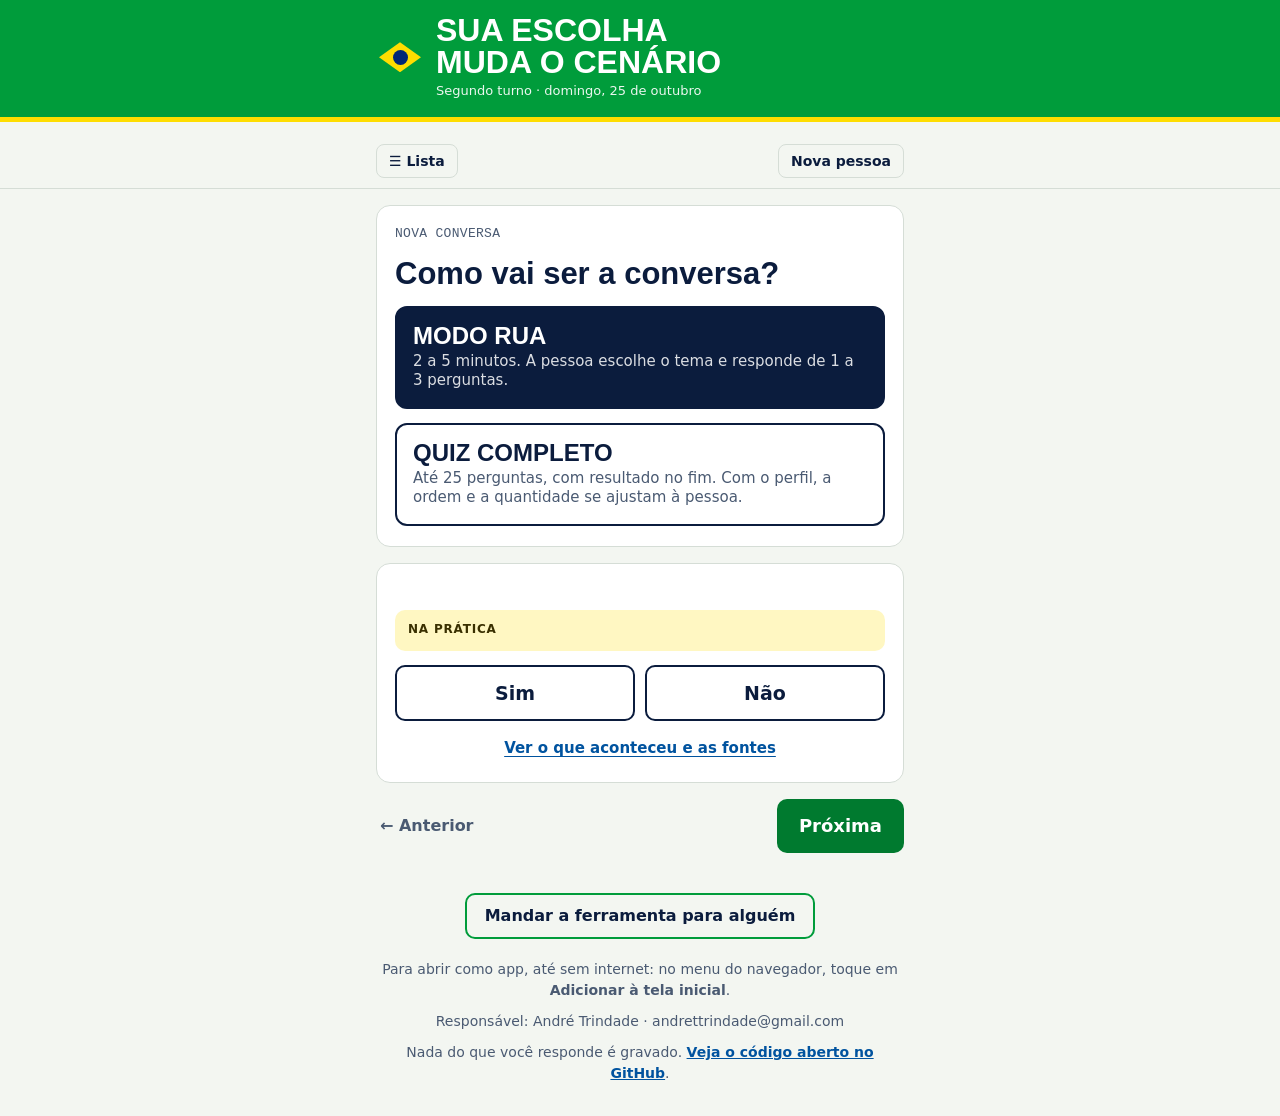
==== site/index.html @ 7b89ce02 "feat: código aberto do Sua Escolha, sem religião no perfil e com aviso de que nada é gravado - Tira " ====
<!doctype html>
<html lang="pt-BR">
<head>
<meta charset="utf-8">
<meta name="viewport" content="width=device-width,initial-scale=1,viewport-fit=cover">
<title>Sua Escolha Muda o Cenário</title>
<meta name="description" content="Perguntas de sim ou não, cada uma com fonte, para te ajudar a decidir e para conversar com indecisos no 2º turno.">
<link rel="canonical" href="https://suaescolha.pages.dev/">
<meta name="theme-color" content="#009C3B">
<meta property="og:type" content="website">
<meta property="og:locale" content="pt_BR">
<meta property="og:site_name" content="Sua Escolha">
<meta property="og:title" content="Sua escolha muda o cenário">
<meta property="og:description" content="Perguntas de sim ou não, cada uma com fonte, para te ajudar a decidir e para conversar com indecisos no 2º turno.">
<meta property="og:url" content="https://suaescolha.pages.dev/">
<meta property="og:image" content="https://suaescolha.pages.dev/og.jpg?v=2">
<meta property="og:image:secure_url" content="https://suaescolha.pages.dev/og.jpg?v=2">
<meta property="og:image:type" content="image/jpeg">
<meta property="og:image:width" content="1200">
<meta property="og:image:height" content="630">
<meta property="og:image:alt" content="Sua escolha muda o cenário: perguntas de sim ou não, com fonte, para o 2º turno de 25 de outubro">
<meta name="twitter:card" content="summary_large_image">
<meta name="twitter:title" content="Sua escolha muda o cenário">
<meta name="twitter:description" content="Perguntas de sim ou não, cada uma com fonte, para te ajudar a decidir e para conversar com indecisos no 2º turno.">
<meta name="twitter:image" content="https://suaescolha.pages.dev/og.jpg?v=2">
<link rel="icon" href="/favicon.svg" type="image/svg+xml">
<link rel="icon" href="/icon-192.png" sizes="192x192" type="image/png">
<link rel="apple-touch-icon" href="/apple-touch-icon.png">
<link rel="manifest" href="/manifest.webmanifest">
<meta name="mobile-web-app-capable" content="yes">
<meta name="apple-mobile-web-app-title" content="Sua Escolha">
<style>:root{color-scheme:light;box-sizing:border-box;padding-top:env(safe-area-inset-top,0px);padding-bottom:env(safe-area-inset-bottom,0px)}html{scroll-padding-top:env(safe-area-inset-top,0px)}body{margin:0;padding:0;font:14px -apple-system,BlinkMacSystemFont,sans-serif;background:#fff;color:#000}img{max-width:100%}[hidden]{display:none!important}</style>
</head>
<body>
<link rel="stylesheet" href="/fonts/fonts.css">
<style>
/* Layout: ferramenta de bolso para quem conversa com eleitores. Filtro por tema no topo, índice recolhível, uma pergunta por vez; o número aparece no estilo do visor da urna */
:root{
  --verde:#009C3B;
  --verde-forte:#007A2F;
  --amarelo:#FEDD00;
  --azul:#002776;
  --bg:#F3F6F1;
  --card:#FFFFFF;
  --fg:#0B1C3D;
  --muted:#4A5A72;
  --line:#D5DDD6;
  --soft:#E8F1EA;
  --tip:#FFF7C2;
  --tip-fg:#3A3000;
  --visor:#C9D9B8;
  --visor-fg:#13240E;
  --link:#00539F;
  --on-verde:#FFFFFF;
  --botao:#007A2F;
  --g22:#7C3AED;--g13:#007A2F;
  --f-display:"Barlow Condensed","Arial Narrow",Arial,sans-serif;
  --f-body:"Atkinson Hyperlegible",system-ui,-apple-system,"Segoe UI",sans-serif;
  --f-mono:"Share Tech Mono",ui-monospace,"Courier New",monospace;
}
@media (prefers-color-scheme: dark){
  :root:not([data-theme="light"]){
    --verde:#22B85A;--verde-forte:#3DD173;--amarelo:#FEDD00;--azul:#6E95FF;
    --bg:#061430;--card:#0D2148;--fg:#EEF3FB;--muted:#A9B7CF;--line:#24396A;
    --soft:#10305A;--tip:#3A3410;--tip-fg:#FFF1A6;--visor:#2C3D22;--visor-fg:#D6F2B8;--link:#8FB6FF;--on-verde:#04150A;--botao:#22B85A;
    --g22:#8B5CF6;--g13:#16A34A;
    color-scheme:dark;
  }
}
:root[data-theme="dark"]{
  --verde:#22B85A;--verde-forte:#3DD173;--amarelo:#FEDD00;--azul:#6E95FF;
  --bg:#061430;--card:#0D2148;--fg:#EEF3FB;--muted:#A9B7CF;--line:#24396A;
  --soft:#10305A;--tip:#3A3410;--tip-fg:#FFF1A6;--visor:#2C3D22;--visor-fg:#D6F2B8;--link:#8FB6FF;--on-verde:#04150A;--botao:#22B85A;
  --g22:#8B5CF6;--g13:#16A34A;
  color-scheme:dark;
}
*{box-sizing:border-box}
[hidden]{display:none!important}
body{background:var(--bg);color:var(--fg);font-family:var(--f-body);font-size:17px;line-height:1.5;-webkit-font-smoothing:antialiased}
.faixa{background:var(--verde);color:var(--on-verde)}
.faixa-in,.wrap,.barra-in{max-width:560px;margin:0 auto;padding-left:max(16px,env(safe-area-inset-left,0px));padding-right:max(16px,env(safe-area-inset-right,0px))}
.faixa-in{padding-block:14px 16px;display:flex;gap:12px;align-items:center}
.emblema{flex:none;width:48px;height:34px;position:relative}
.emblema::before{content:"";position:absolute;inset:2px 3px;background:var(--amarelo);clip-path:polygon(50% 0,100% 50%,50% 100%,0 50%)}
.emblema::after{content:"";position:absolute;width:15px;height:15px;border-radius:50%;background:#002776;left:16.5px;top:9.5px}
.faixa h1{font-family:var(--f-display);font-weight:800;font-size:26px;line-height:1;margin:0;text-transform:uppercase;text-wrap:balance}
.faixa p{margin:3px 0 0;font-size:13px;opacity:.92}
.listra{height:5px;background:var(--amarelo)}

.barra{position:sticky;top:env(safe-area-inset-top,0px);z-index:5;background:var(--bg);border-bottom:1px solid var(--line)}
body::before{content:"";position:fixed;inset:0 0 auto;height:env(safe-area-inset-top,0px);z-index:10;background:var(--bg)}
.barra-in{padding-block:10px;display:flex;flex-direction:column;gap:8px}
.chips{display:flex;gap:6px;overflow-x:auto;scrollbar-width:none;margin-inline:-4px;padding:2px 4px}
.chips::-webkit-scrollbar{display:none}
.chip{flex:none;font:700 14px/1 var(--f-body);padding:9px 12px;border-radius:999px;border:1.5px solid var(--line);background:var(--card);color:var(--fg);cursor:pointer;white-space:nowrap}
.chip small{font-family:var(--f-mono);font-weight:400;opacity:.7;margin-left:4px}
.chip[aria-pressed="true"]{background:var(--fg);color:var(--card);border-color:var(--fg)}
.acoes{display:flex;gap:8px;align-items:center;justify-content:space-between}
.mini{white-space:nowrap;font:700 14px/1 var(--f-body);padding:9px 12px;border-radius:8px;border:1.5px solid var(--line);background:transparent;color:var(--fg);cursor:pointer}
.mini[aria-expanded="true"]{background:var(--soft)}
.contador{font-family:var(--f-mono);font-size:13px;color:var(--muted);letter-spacing:.4px}

.wrap{padding-block:16px 40px;display:flex;flex-direction:column;gap:16px}
.indice{background:var(--card);border:1px solid var(--line);border-radius:14px;padding:6px 14px 12px}
.indice h3{font-family:var(--f-display);font-size:15px;text-transform:uppercase;letter-spacing:1px;color:var(--muted);margin:14px 0 4px}
.indice ol{list-style:none;margin:0;padding:0}
.indice button{all:unset;box-sizing:border-box;cursor:pointer;display:grid;grid-template-columns:28px 1fr auto;gap:8px;align-items:baseline;width:100%;padding:9px 0;border-bottom:1px solid var(--line);font-size:16px;line-height:1.3}
.indice button:focus-visible{outline:3px solid var(--amarelo)}
.indice .n{font-family:var(--f-mono);color:var(--muted);font-size:13px}
.indice .st{font-size:12px;font-weight:700;text-transform:uppercase;letter-spacing:.5px;color:var(--muted)}
.indice .st.ok{color:var(--verde-forte)}
.indice li.atual button{font-weight:700}

.card{scroll-margin-top:130px;background:var(--card);border:1px solid var(--line);border-radius:14px;padding:18px 18px 20px;display:flex;flex-direction:column;gap:14px}
.eyebrow{display:flex;justify-content:space-between;gap:8px;font-size:13px;font-weight:700;text-transform:uppercase;letter-spacing:.7px;color:var(--muted)}
.eyebrow span:last-child{font-family:var(--f-mono);font-weight:400;letter-spacing:.3px}
.pergunta{font-family:var(--f-display);font-weight:700;font-size:27px;line-height:1.12;margin:0;text-wrap:balance}
.pratica{background:var(--tip);color:var(--tip-fg);border-radius:10px;padding:11px 13px;font-size:16px;line-height:1.45}
.pratica b{display:block;font-size:12px;text-transform:uppercase;letter-spacing:.8px;margin-bottom:2px}
.botoes{display:grid;grid-template-columns:1fr 1fr;gap:10px}
.btn{font:700 19px/1 var(--f-body);padding:16px 10px;border-radius:10px;border:2px solid var(--fg);background:transparent;color:var(--fg);cursor:pointer;min-height:56px}
.btn:hover{background:var(--soft)}
.btn[aria-pressed="true"]{background:var(--fg);color:var(--card)}
.btn:disabled{cursor:default}
.btn:disabled:not([aria-pressed="true"]){opacity:.45}
.so-ver{align-self:center;font:700 15px/1 var(--f-body);background:none;border:none;color:var(--link);padding:6px;cursor:pointer;text-decoration:underline;text-underline-offset:3px}
.btn:focus-visible,.chip:focus-visible,.mini:focus-visible,.so-ver:focus-visible,a:focus-visible,.prox:focus-visible,.link-btn:focus-visible{outline:3px solid var(--amarelo);outline-offset:2px}

.revela{display:flex;flex-direction:column;gap:14px;border-top:2px dashed var(--line);padding-top:16px}
.urna{display:flex;align-items:stretch;gap:12px;background:var(--visor);color:var(--visor-fg);border-radius:8px;padding:10px 12px;border:1px solid rgba(0,0,0,.12)}
.urna .num{font-family:var(--f-mono);font-size:44px;line-height:1;display:flex;gap:4px}
.urna .num b{font-weight:400;border:1.5px solid currentColor;padding:2px 4px 0;border-radius:3px;min-width:34px;text-align:center}
.urna .quem{display:flex;flex-direction:column;justify-content:center;font-family:var(--f-mono);font-size:13px;line-height:1.35;min-width:0}
.urna .quem small{opacity:.75;text-transform:uppercase;letter-spacing:.6px;font-size:11px}
.urna .quem span{font-size:15px}
.selo{align-self:flex-start;font-size:12px;font-weight:700;text-transform:uppercase;letter-spacing:.7px;padding:4px 9px;border-radius:999px;background:var(--soft);color:var(--fg);border:1px solid var(--line)}
.bloco h3{font-family:var(--f-display);font-size:15px;text-transform:uppercase;letter-spacing:1px;margin:0 0 4px;color:var(--muted);font-weight:700}
.bloco p{margin:0}
.treze{background:var(--soft);border-radius:10px;padding:12px 14px}
.treze h3 b{font-family:var(--f-mono);font-weight:400;color:var(--fg)}
.fontes{list-style:none;margin:0;padding:0;display:flex;flex-direction:column;gap:10px}
.fontes li{display:flex;flex-direction:column;gap:1px;padding-left:12px;border-left:3px solid var(--verde);min-width:0}
.fontes a{color:var(--link);font-weight:700;overflow-wrap:anywhere}
.fontes .meta{font-size:13px;color:var(--muted)}
.video{display:flex;gap:10px;align-items:flex-start;padding:12px 14px;border:1.5px solid var(--line);border-radius:10px}
.video .play{flex:none;width:30px;height:30px;border-radius:50%;background:var(--verde);position:relative;margin-top:2px}
.video .play::after{content:"";position:absolute;left:11px;top:8px;border-left:11px solid var(--on-verde);border-top:7px solid transparent;border-bottom:7px solid transparent}
.video a{color:var(--link);font-weight:700}
.video p{margin:2px 0 0;font-size:13px;color:var(--muted)}

.nav{display:flex;gap:10px;justify-content:space-between;align-items:center}
.link-btn{font:700 16px/1 var(--f-body);background:none;border:none;color:var(--muted);padding:12px 4px;cursor:pointer}
.link-btn[disabled]{visibility:hidden}
.prox{font:700 18px/1 var(--f-body);background:var(--botao);color:var(--on-verde);border:none;border-radius:10px;padding:16px 22px;cursor:pointer;min-height:54px}
.final h2{font-family:var(--f-display);font-size:30px;line-height:1.05;margin:0;text-transform:uppercase}
.placar-txt{margin:0;font-size:19px;font-weight:700;line-height:1.35}
.perfil-resumo{margin:0;font-size:14px;color:var(--muted)}
.explica{list-style:none;margin:0;padding:0}
.explica button{all:unset;box-sizing:border-box;cursor:pointer;display:grid;grid-template-columns:28px 1fr auto;gap:8px;align-items:baseline;width:100%;padding:10px 0;border-bottom:1px solid var(--line);font-size:16px;line-height:1.3}
.explica .n{font-family:var(--f-mono);color:var(--muted);font-size:13px}
.tag{font-family:var(--f-mono);font-size:13px;padding:2px 7px;border-radius:4px;white-space:nowrap}
.tag.t13{background:var(--visor);color:var(--visor-fg)}
.tag.t22{border:1px solid var(--line);color:var(--muted)}
.modo{display:flex;flex-direction:column;gap:4px;text-align:left;font:16px/1.3 var(--f-body);padding:16px;border-radius:12px;border:2px solid var(--fg);background:var(--card);color:var(--fg);cursor:pointer}
.modo b{font-family:var(--f-display);font-size:24px;text-transform:uppercase;line-height:1}
.modo span{color:var(--muted);font-size:15px}
.modo.principal{background:var(--fg);color:var(--card)}
.modo.principal span{color:var(--card);opacity:.85}
.opcoes-grandes{display:flex;flex-direction:column;gap:8px}
.opcoes-grandes button{font:700 17px/1.25 var(--f-body);text-align:left;padding:14px 16px;border-radius:12px;border:2px solid var(--line);background:var(--card);color:var(--fg);cursor:pointer;min-height:54px}
.opcoes-grandes button small{display:block;font-weight:400;font-size:14px;color:var(--muted)}
.cards-temas{display:grid;grid-template-columns:1fr 1fr;gap:8px}
.cards-temas button{font:700 16px/1.2 var(--f-body);padding:16px 10px;border-radius:12px;border:2px solid var(--line);background:var(--soft);color:var(--fg);cursor:pointer;min-height:72px}
.cards-temas button[aria-pressed="true"]{border-color:var(--fg)}
.modo:focus-visible,.opcoes-grandes button:focus-visible,.cards-temas button:focus-visible{outline:3px solid var(--amarelo);outline-offset:2px}
.linha-fixa{margin:0;font-size:17px;font-weight:700}
.plano{margin:0;padding-left:20px;display:flex;flex-direction:column;gap:4px}
.qr{display:flex;gap:14px;align-items:center;background:#fff;color:#0B1C3D;border-radius:12px;padding:12px;border:1px solid var(--line)}
.qr img{width:116px;height:116px;flex:none}
.qr p{margin:0;font-size:15px;min-width:0;overflow-wrap:anywhere}
.em-inicio .barra{display:none}
.quemfez{margin:0;font-size:13px;color:var(--muted)}
.btn-ir{display:none}
.rua .btn-ir{display:inline-block}
.rua .chips,.rua #btnLista,.rua #contador{display:none}
/* Gráfico de colunas por ano, cor por governo (cores validadas para daltonismo no claro e no escuro) */
.grafico{margin:0;display:flex;flex-direction:column;gap:10px;background:var(--soft);border-radius:12px;padding:14px}
.g-tit{font-family:var(--f-display);font-weight:700;font-size:20px;line-height:1.1}
.g-leg{display:flex;flex-wrap:wrap;gap:6px 14px;font-size:14px;color:var(--fg)}
.g-leg span{display:inline-flex;align-items:center;gap:6px}
.g-sw{width:12px;height:12px;border-radius:3px;display:inline-block}
.g22{background:var(--g22)}.g13{background:var(--g13)}
.g-barras{display:grid;grid-template-columns:repeat(8,minmax(0,1fr));gap:4px;align-items:end;height:190px;border-bottom:1px solid var(--muted);padding-top:22px}
.g-col{display:flex;flex-direction:column;justify-content:flex-end;align-items:center;height:100%;position:relative}
.g-bar{width:100%;max-width:34px;border-radius:4px 4px 0 0}
.g-val{font:700 14px/1.05 var(--f-body);color:var(--fg);margin-bottom:4px;text-align:center}
.g-val small{display:block;font-weight:400;font-size:11px}
.lados{display:flex;flex-direction:column;gap:8px}
.lados h4{margin:0;font-family:var(--f-display);font-weight:700;font-size:20px;line-height:1.1}
.lado{border-left:6px solid var(--g13);background:var(--soft);border-radius:8px;padding:10px 12px}
.lado.l22{border-left-color:var(--g22)}
.lado b{display:block;font-size:13px;text-transform:uppercase;letter-spacing:.6px;margin-bottom:4px}
.lado ul{margin:0;padding-left:18px;display:flex;flex-direction:column;gap:2px;font-size:16px;line-height:1.35}
.g-anos{display:grid;grid-template-columns:repeat(8,minmax(0,1fr));gap:4px;margin-top:-4px}
.g-anos span{font-family:var(--f-mono);font-size:12px;color:var(--muted);text-align:center}
.g-nota{margin:0;font-size:13px;color:var(--muted)}
.revelar{display:flex;flex-direction:column;align-items:center;gap:4px;font:700 17px/1.2 var(--f-body);background:var(--amarelo);color:#0B1C3D;border:2px solid #0B1C3D;border-radius:12px;padding:14px 16px;cursor:pointer;min-height:58px;text-align:center}
.revelar small{font-weight:400;font-size:14px}
.revelar:focus-visible{outline:3px solid var(--fg);outline-offset:3px}
.curto{margin:0;font-size:19px;font-weight:700;line-height:1.35}
.detalhes{display:flex;flex-direction:column;gap:14px}
.ligado{margin:0;font-size:15px;color:var(--muted)}
.ligado b{color:var(--fg)}
.perfil{display:flex;flex-direction:column;gap:16px}
.grupo{border:0;margin:0;padding:0;min-width:0}
.grupo legend{font-family:var(--f-display);font-size:15px;text-transform:uppercase;letter-spacing:1px;color:var(--muted);font-weight:700;padding:0;margin-bottom:6px}
.opcoes{display:flex;flex-wrap:wrap;gap:6px}
.op{font:700 15px/1.2 var(--f-body);padding:10px 12px;border-radius:999px;border:1.5px solid var(--line);background:var(--card);color:var(--fg);cursor:pointer;min-height:42px}
.op[aria-pressed="true"]{background:var(--fg);color:var(--card);border-color:var(--fg)}
.campo{width:100%;font:16px/1.3 var(--f-body);padding:12px;border-radius:10px;border:1.5px solid var(--line);background:var(--card);color:var(--fg)}
.nota{margin:0;font-size:14px;color:var(--muted)}
.op:focus-visible,.campo:focus-visible,.explica button:focus-visible{outline:3px solid var(--amarelo);outline-offset:2px}
@media (prefers-reduced-motion:no-preference){
  .revela:not([hidden]){animation:sobe .28s ease-out}
  @keyframes sobe{from{transform:translateY(6px);opacity:.4}to{transform:none;opacity:1}}
  .revelar:not([hidden]){animation:sobe .28s ease-out}
}
@media (min-width:600px){.pergunta{font-size:31px}.faixa h1{font-size:32px}}
</style>

<header class="faixa">
  <div class="faixa-in">
    <div class="emblema" aria-hidden="true"></div>
    <div>
      <h1>Sua escolha muda o cenário</h1>
      <p>Segundo turno · domingo, 25 de outubro</p>
    </div>
  </div>
  <div class="listra"></div>
</header>

<div class="barra">
  <div class="barra-in">
    <div class="chips" id="chips" role="toolbar" aria-label="Filtrar por tema"></div>
    <div class="acoes">
      <button class="mini" id="btnLista" type="button" aria-expanded="false" aria-controls="indice">☰ Lista</button>
      <span class="contador" id="contador"></span>
      <button class="mini btn-ir" id="btnIr" type="button">Preciso ir</button>
      <button class="mini" id="btnNova" type="button">Nova pessoa</button>
    </div>
  </div>
</div>

<main class="wrap">
  <nav class="indice" id="indice" hidden aria-label="Índice das perguntas"></nav>

  <section class="card" id="inicio" aria-labelledby="inicioTit">
    <div class="eyebrow"><span>Nova conversa</span></div>
    <h2 class="pergunta" id="inicioTit">Como vai ser a conversa?</h2>
    <button class="modo principal" type="button" data-modo="rua"><b>Modo rua</b><span>2 a 5 minutos. A pessoa escolhe o tema e responde de 1 a 3 perguntas.</span></button>
    <button class="modo" type="button" data-modo="completo"><b>Quiz completo</b><span>Até 25 perguntas, com resultado no fim. Com o perfil, a ordem e a quantidade se ajustam à pessoa.</span></button>
  </section>

  <section class="card" id="triagem" hidden aria-labelledby="triagemTit">
    <div class="eyebrow"><span>Modo rua</span><span>leia em voz alta</span></div>
    <h2 class="pergunta" id="triagemTit">Pra domingo, você já está decidida ou ainda pensando?</h2>
    <p class="nota">Não pergunte em quem. Toque no que ela responder.</p>
    <div class="opcoes-grandes" id="opTriagem">
      <button type="button" data-t="pensando">Ainda pensando</button>
      <button type="button" data-t="nenhum">Nenhum dos dois, branco, nulo ou não vai votar</button>
      <button type="button" data-t="decidida">Já decidiu<small>sem dizer em quem</small></button>
      <button type="button" data-t="13">Disse que é 13<small>só se ela contou sem você perguntar</small></button>
      <button type="button" data-t="22">Disse que é 22<small>só se ela contou sem você perguntar</small></button>
    </div>
  </section>

  <section class="card" id="temas" hidden aria-labelledby="temasTit">
    <div class="eyebrow"><span>Modo rua</span><span>leia em voz alta</span></div>
    <h2 class="pergunta" id="temasTit">O que mais pesa pra você hoje?</h2>
    <p class="nota" id="temasNota">Toque no tema que ela disser.</p>
    <div class="cards-temas" id="cardsTemas"></div>
    <button class="prox" id="btnTerminar" type="button" hidden>Terminar a conversa</button>
  </section>

  <section class="card" id="fimRua" hidden aria-labelledby="fimRuaTit">
    <h2 class="pergunta" id="fimRuaTit">Pra levar</h2>
    <p id="temasLevar" hidden></p>
    <p class="linha-fixa" id="linhaFixa">Quem decide é você.</p>
    <div class="bloco" id="planoBox"><h3>Plano pra domingo, 25/10</h3>
      <ul class="plano"><li>Onde você vota?</li><li>Vai de manhã ou à tarde?</li><li>Com quem ficam as crianças?</li><li>Como você chega lá?</li><li>Vai com alguém?</li></ul>
      <p class="nota">Para ver onde você vota: app e-Título ou site do TSE (tse.jus.br). Nada é salvo.</p></div>
    <div class="qr" id="qrBox"><img src="/qr.svg" alt="QR code que abre suaescolha.pages.dev"><p>Aponte a câmera do seu celular para levar o link e ver com calma em casa.<br><b>suaescolha.pages.dev</b></p></div>
    <div class="pratica" id="boatoBox"><b>Cuidado com boatos</b>Até domingo vão circular áudios e vídeos falsos. Antes de repassar, pergunte: quem mandou? Qual é a fonte?</div>
    <p class="nota" id="notaCurto" hidden>Como a pessoa já vota no 13, o quiz completo mostrou só 3 perguntas e veio direto para o plano pra domingo. Se ela quiser ver mais, toque abaixo: as respostas dadas continuam marcadas.</p>
    <button class="prox" id="btnContinuar" type="button" hidden>Continuar com as outras perguntas</button>
    <button class="prox" id="btnRecomecarRua" type="button">Nova pessoa</button>
  </section>

  <section class="card" id="perfilCard" hidden aria-labelledby="perfilTit">
    <div class="eyebrow"><span>Antes das perguntas</span><span>tudo opcional</span></div>
    <h2 class="pergunta" id="perfilTit">Sobre a pessoa</h2>
    <button class="btn" id="btnPular" type="button">Pular e ir direto às perguntas</button>
    <div class="pratica" id="avisoNadaGravado"><b>Nada fica gravado</b>Estas respostas não são enviadas pela internet nem guardadas no celular. Servem só para escolher a ordem das perguntas e somem ao tocar em "Nova pessoa" ou ao fechar a página.</div>
    <div class="perfil" id="perfilCampos"></div>
    <p class="pratica" id="avisoPerfil" hidden></p>
    <button class="prox" id="btnComecar" type="button">Começar as perguntas</button>
  </section>

  <section class="card" id="cardQ" aria-live="polite">
    <div class="eyebrow"><span id="catNome"></span><span id="posicao"></span></div>
    <h2 class="pergunta" id="pergunta"></h2>
    <button class="so-ver" id="btnPratica" type="button" hidden>O que é isso?</button>
    <div class="pratica" id="pratica"><b>Na prática</b><span id="praticaTxt"></span></div>
    <div class="botoes">
      <button class="btn" id="btnSim" type="button" aria-pressed="false">Sim</button>
      <button class="btn" id="btnNao" type="button" aria-pressed="false">Não</button>
    </div>
    <button class="so-ver" id="btnVer" type="button">Ver o que aconteceu e as fontes</button>
    <button class="revelar" id="btnRevelar" type="button" hidden>Ver quem fez ou propôs isso<small>em uma frase, com as fontes</small></button>
    <div class="revela" id="revela" hidden>
      <div class="urna" id="urna"></div>
      <p class="curto" id="curto"></p>
      <figure class="grafico" id="graficoBox" hidden></figure>
      <div class="lados" id="ladosBox" hidden></div>
      <button class="so-ver" id="btnDetalhes" type="button">Ver detalhes e fontes</button>
      <div class="detalhes" id="detalhes" hidden>
      <p class="ligado"><b>Quem fez ou propôs:</b> <span id="ligado"></span></p>
      <span class="selo" id="selo"></span>
      <div class="bloco"><h3>O que aconteceu</h3><p id="fato"></p></div>
      <div class="bloco" id="outroBox"><h3>O que diz o outro lado</h3><p id="outro"></p></div>
      <div class="bloco treze" id="trezeBox"><h3>E o <b id="contraNum">13</b>?</h3><p id="treze"></p></div>
      <div class="video" id="videoBox" hidden></div>
      <div class="bloco"><h3>Fontes</h3><ul class="fontes" id="fontes"></ul></div>
      </div>
    </div>
  </section>

  <div class="nav" id="nav">
    <button class="link-btn" id="btnVoltar" type="button">← Anterior</button>
    <button class="prox" id="btnProx" type="button">Próxima</button>
  </div>

  <section class="card final" id="final" hidden>
    <h2>Resultado</h2>
    <div class="urna" id="placarUrna"></div>
    <p class="placar-txt" id="placarTxt"></p>
    <p class="perfil-resumo" id="perfilResumo" hidden></p>
    <div class="bloco" id="explicaBox" hidden><h3>Pergunta por pergunta</h3><ol class="explica" id="explica"></ol></div>
    <button class="so-ver" id="btnFaltam" type="button" hidden></button>
    <div class="bloco"><h3>Plano pra domingo, 25/10</h3>
      <ul class="plano"><li>Onde você vota?</li><li>Vai de manhã ou à tarde?</li><li>Com quem ficam as crianças?</li><li>Como você chega lá?</li><li>Vai com alguém?</li></ul>
      <p class="nota">Para ver onde você vota: app e-Título ou site do TSE (tse.jus.br).</p></div>
    <div class="qr"><img src="/qr.svg" alt="QR code que abre suaescolha.pages.dev"><p>Aponte a câmera do seu celular para levar o link e ver com calma em casa.<br><b>suaescolha.pages.dev</b></p></div>
    <button class="prox" id="btnRecomecar" type="button">Nova pessoa</button>
  </section>
</main>


<style>
.rodape{max-width:560px;margin:0 auto;padding:0 max(16px,env(safe-area-inset-right,0px)) 32px max(16px,env(safe-area-inset-left,0px));display:flex;flex-direction:column;gap:10px;align-items:center;text-align:center;font-size:14px;color:var(--muted)}
.rodape p{margin:0}
.rodape a{color:var(--link);font-weight:700}
.compartilhar{font:700 16px/1 var(--f-body);padding:13px 18px;border-radius:10px;border:2px solid var(--verde);background:transparent;color:var(--fg);cursor:pointer}
.compartilhar:focus-visible{outline:3px solid var(--amarelo);outline-offset:2px}
</style>
<footer class="rodape">
  <button class="compartilhar" id="btnCompartilhar" type="button">Mandar a ferramenta para alguém</button>
  <p id="avisoCompartilhar" aria-live="polite"></p>
  <p>Para abrir como app, até sem internet: no menu do navegador, toque em <b>Adicionar à tela inicial</b>.</p>
  <p>Responsável: <span class="resp-nome">André Trindade</span> · andrettrindade@gmail.com</p>
  <p>Nada do que você responde é gravado. <a href="https://github.com/attrindade/suaescolha">Veja o código aberto no GitHub</a>.</p>
</footer>
<script src="/app.js"></script>
</body>
</html>
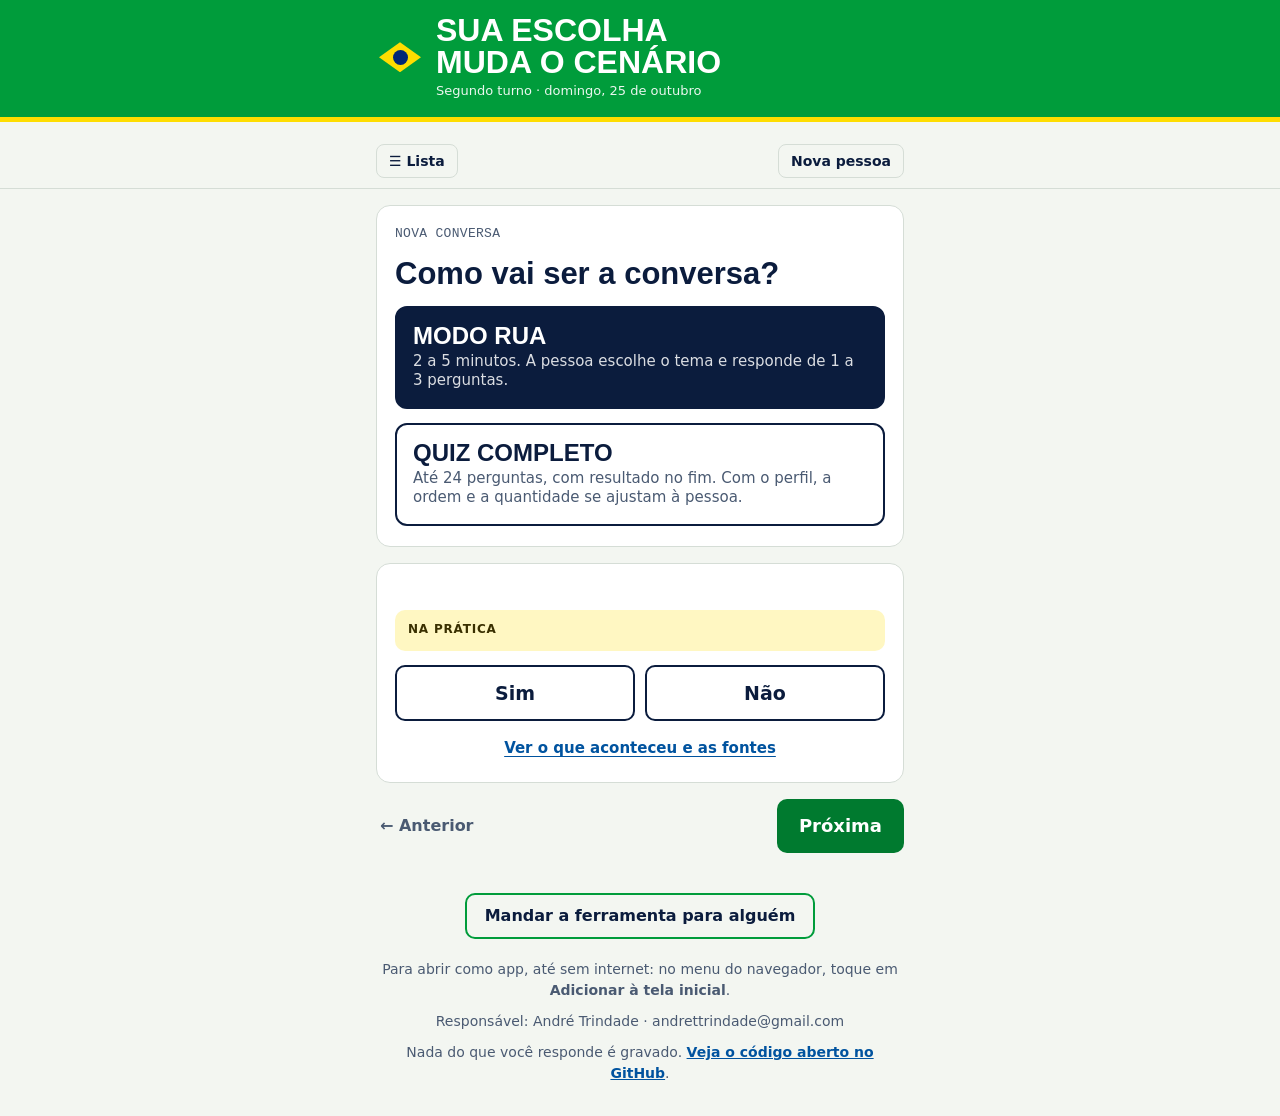
==== commit dd66d101: "feat: pergunta da Lei Rouanet junta o filme e as festas; corrige a frase do Moro na pergunta da PF -" ====
--- a/site/index.html
+++ b/site/index.html
@@ -13,8 +13,8 @@
 <meta property="og:title" content="Sua escolha muda o cenário">
 <meta property="og:description" content="Perguntas de sim ou não, cada uma com fonte, para te ajudar a decidir e para conversar com indecisos no 2º turno.">
 <meta property="og:url" content="https://suaescolha.pages.dev/">
-<meta property="og:image" content="https://suaescolha.pages.dev/og.jpg?v=2">
-<meta property="og:image:secure_url" content="https://suaescolha.pages.dev/og.jpg?v=2">
+<meta property="og:image" content="https://suaescolha.pages.dev/og.jpg?v=3">
+<meta property="og:image:secure_url" content="https://suaescolha.pages.dev/og.jpg?v=3">
 <meta property="og:image:type" content="image/jpeg">
 <meta property="og:image:width" content="1200">
 <meta property="og:image:height" content="630">
@@ -22,7 +22,7 @@
 <meta name="twitter:card" content="summary_large_image">
 <meta name="twitter:title" content="Sua escolha muda o cenário">
 <meta name="twitter:description" content="Perguntas de sim ou não, cada uma com fonte, para te ajudar a decidir e para conversar com indecisos no 2º turno.">
-<meta name="twitter:image" content="https://suaescolha.pages.dev/og.jpg?v=2">
+<meta name="twitter:image" content="https://suaescolha.pages.dev/og.jpg?v=3">
 <link rel="icon" href="/favicon.svg" type="image/svg+xml">
 <link rel="icon" href="/icon-192.png" sizes="192x192" type="image/png">
 <link rel="apple-touch-icon" href="/apple-touch-icon.png">
@@ -92,6 +92,8 @@
 .barra-in{padding-block:10px;display:flex;flex-direction:column;gap:8px}
 .chips{display:flex;gap:6px;overflow-x:auto;scrollbar-width:none;margin-inline:-4px;padding:2px 4px}
 .chips::-webkit-scrollbar{display:none}
+/* Com mouse não dá para arrastar a faixa para o lado: as categorias quebram em linhas */
+@media (hover:hover) and (pointer:fine){.chips{flex-wrap:wrap;overflow-x:visible}}
 .chip{flex:none;font:700 14px/1 var(--f-body);padding:9px 12px;border-radius:999px;border:1.5px solid var(--line);background:var(--card);color:var(--fg);cursor:pointer;white-space:nowrap}
 .chip small{font-family:var(--f-mono);font-weight:400;opacity:.7;margin-left:4px}
 .chip[aria-pressed="true"]{background:var(--fg);color:var(--card);border-color:var(--fg)}
@@ -258,7 +260,7 @@
     <div class="eyebrow"><span>Nova conversa</span></div>
     <h2 class="pergunta" id="inicioTit">Como vai ser a conversa?</h2>
     <button class="modo principal" type="button" data-modo="rua"><b>Modo rua</b><span>2 a 5 minutos. A pessoa escolhe o tema e responde de 1 a 3 perguntas.</span></button>
-    <button class="modo" type="button" data-modo="completo"><b>Quiz completo</b><span>Até 25 perguntas, com resultado no fim. Com o perfil, a ordem e a quantidade se ajustam à pessoa.</span></button>
+    <button class="modo" type="button" data-modo="completo"><b>Quiz completo</b><span>Até 24 perguntas, com resultado no fim. Com o perfil, a ordem e a quantidade se ajustam à pessoa.</span></button>
   </section>
 
   <section class="card" id="triagem" hidden aria-labelledby="triagemTit">
